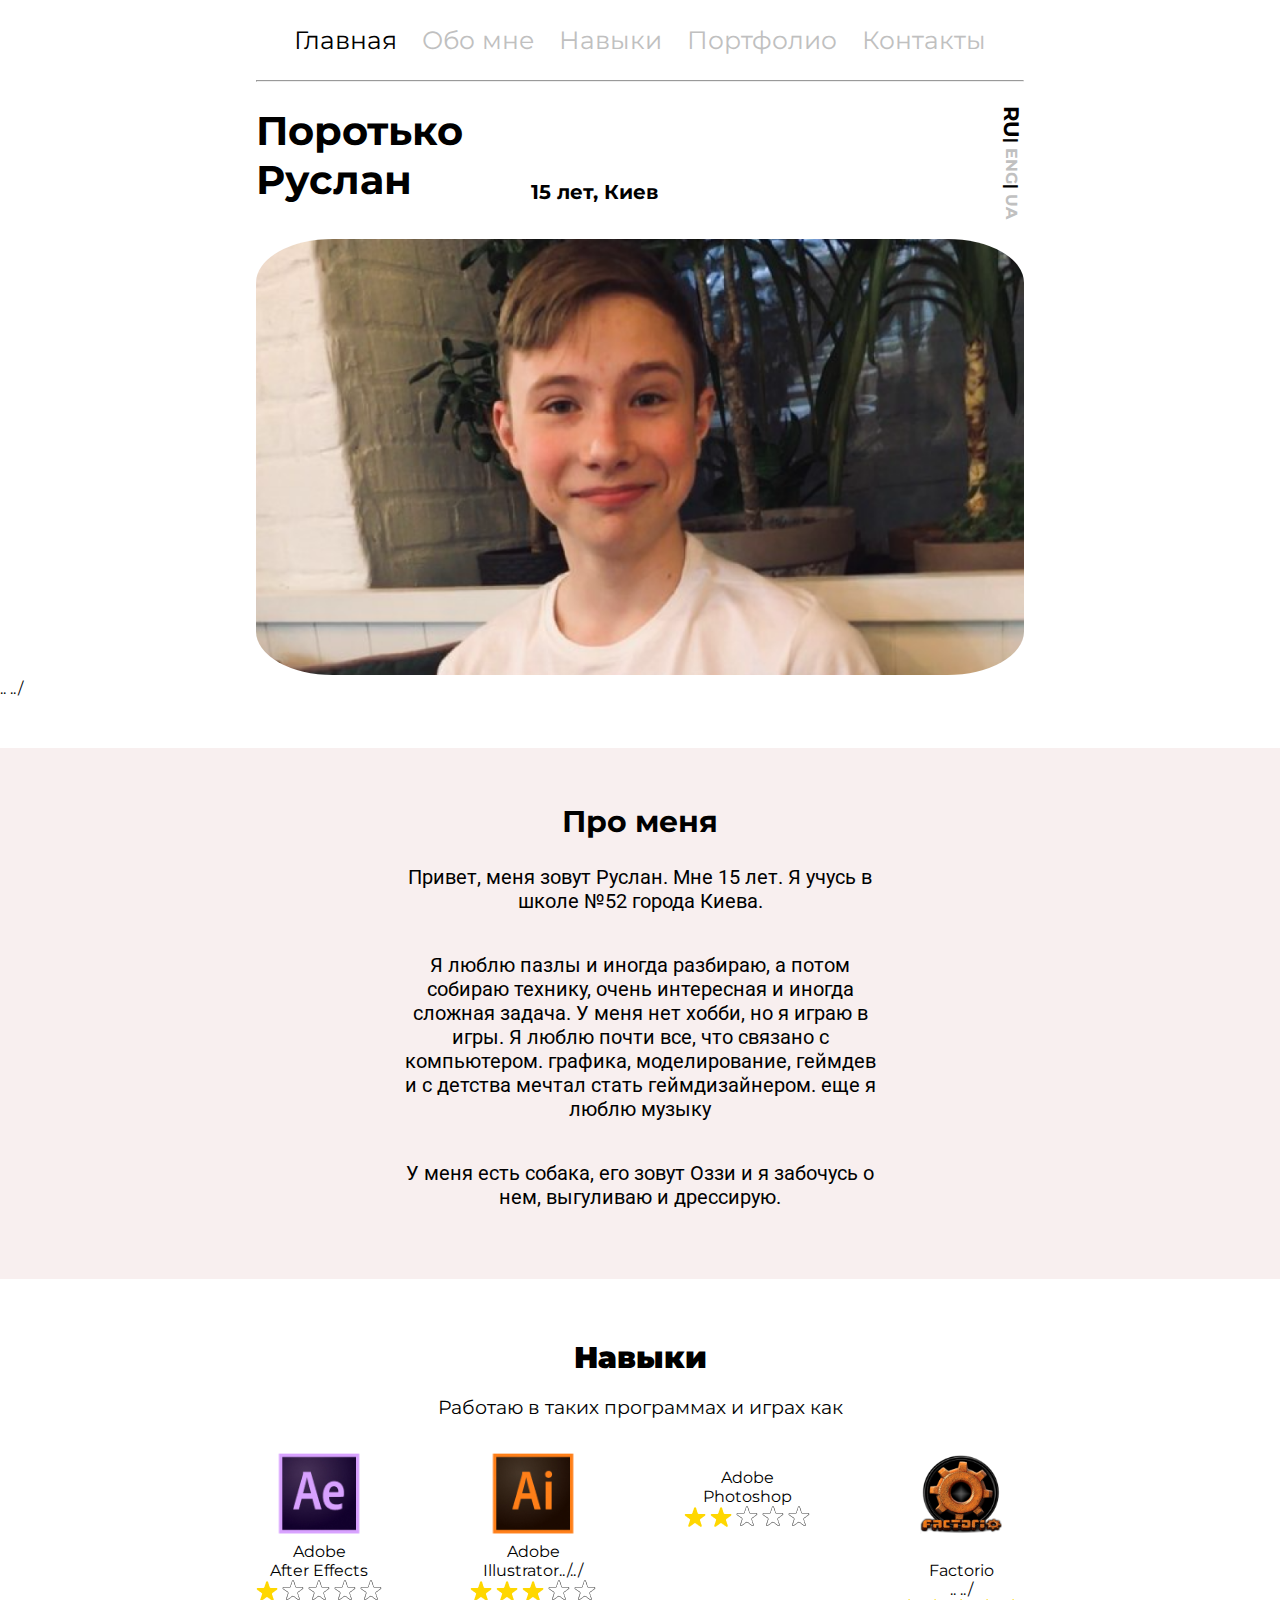
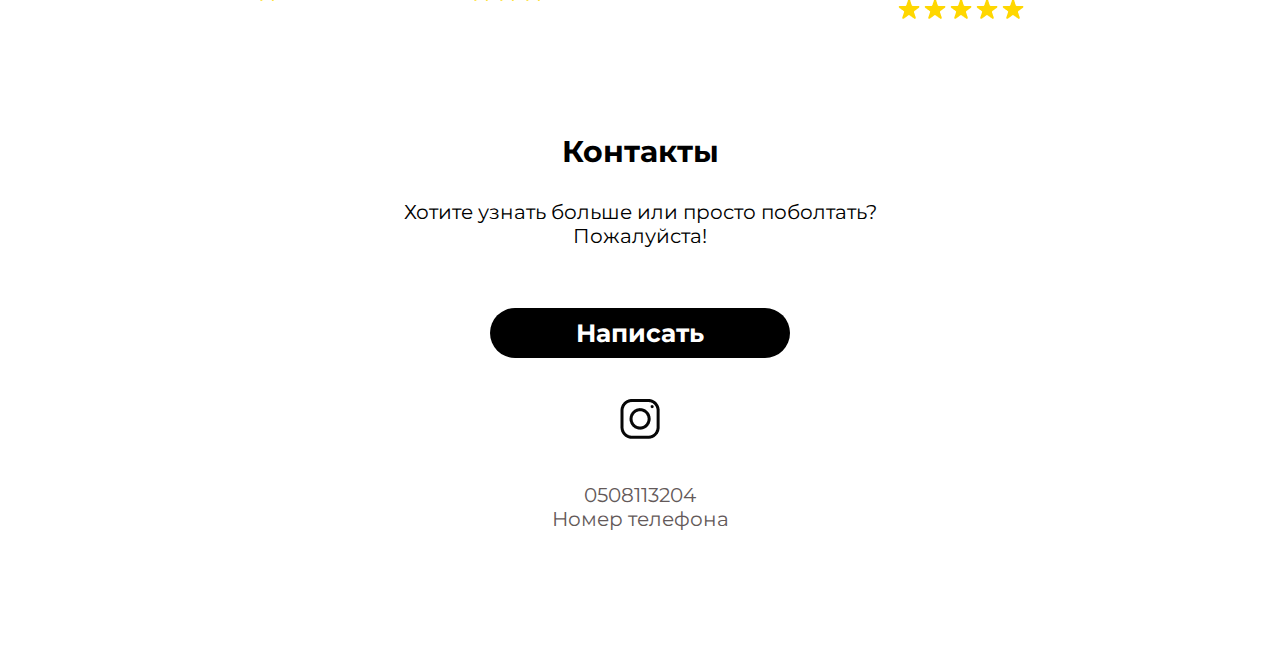
==== Traslit/RU/index.html @ 6b76940f "Add files via upload" ====
<!DOCTYPE html>
<html lang="en">

<head>
    <meta charset="UTF-8">
    <meta http-equiv="X-UA-Compatible" content="IE=edge">
    <meta name="viewport" content="width=device-width, initial-scale=1.0">
    <title>Portfolio_RU</title>
    <link rel="stylesheet" href="../../style.css">
    <link rel="preconnect" href="https://fonts.googleapis.com">
    <link rel="preconnect" href="https://fonts.gstatic.com" crossorigin>
    <link href="https://fonts.googleapis.com/css2?family=Comfortaa:wght@700&family=Montserrat&display=swap"
        rel="stylesheet">
    <link rel="preconnect" href="https://fonts.googleapis.com">
    <link rel="preconnect" href="https://fonts.gstatic.com" crossorigin>
    <link href="https://fonts.googleapis.com/css2?family=Roboto&display=swap" rel="stylesheet">
    <meta charset="viewport" content="width=device-width">
    <script src="../../script.js"></script>
</head>

<body>
    <div class="content">
        <div class="header">
            <div class="header_list">
                <li >
                    <a  class="activeted">Главная </a>
                </li>
                <li>
                    <a href="../../nothing/index.html">Обо мне</a>
                </li>
                <li>
                    <a href="../../nothing/index.html">Навыки</a>
                </li>
                <li>
                    <a href="../../nothing/index.html">Портфолио</a>
                </li>
                <li>
                    <a href="../../nothing/index.html">Контакты</a>
                </li>
            </div>
            <div class="burger">
                <span> </span>
            </div>
            <hr class="line">
        </div>
        <div class="main">
            <div class="Documents">
                <div class="info">
                    <h1 class="Name">
                        Поротько Руслан
                    </h1>
                    <p class="I">
                        <b>
                            <br>15 лет, Киев
                        </b>
                    </p>
                    <div class="Lang">
                        <h4>
                            <a  class="language lglava ">RU</a>|
                            <a href="../../index.html" class="language ">ENG</a>|
                            <a href="../UA/index.html" class="language ">UA</a>
                        </h4>
                    </div>
                </div>
                <div class="f_smal">
                    <img src="../../img/f smal.png" class="f_smal_img">
                    <img src="../../img/f big.png" class="f_big_img">
                </div>
            </div>..
../            <div class="About_me">
                <h2>Про меня</h2>
                <p>
                    Привет, меня зовут Руслан. Мне 15 лет.
                    Я учусь в школе №52 города Киева.
                </p>
                <p>
                    Я люблю пазлы и иногда разбираю, а потом собираю технику, очень интересная и
                    иногда сложная задача. У меня нет хобби, но я играю в игры. Я люблю почти все, что связано с
                    компьютером. графика, моделирование, геймдев и с детства мечтал стать геймдизайнером.
                    еще я люблю музыку
                </p>
                <p>
                   У меня есть собака, его зовут Оззи и я забочусь о нем, выгуливаю и дрессирую.
                </p>
            </div>
            <div>
                <div class="Skills_text">
                    <h2>
                        <b>
                            Навыки
                        </b>
                    </h2>
                    <p>
                        Работаю в таких программах и играх как
                    </p>
                </div>
                <div class="Programs">
                    <div class="Prg_i">
                        <div class="pictures">
                            <img src="/img/AE.jpg" alt="">
                        </div>
                        <p>
                            Adobe<br> After Effects
                        </p>
                        <div class="stars">
                            <img src="../../img/Star.png" alt="">
                            <img src="../../img/Star (1).png" alt="">
                            <img src="../../img/Star (1).png" alt="">
                            <img src="../../img/Star (1).png" alt="">
                            <img src="../../img/Star (1).png" alt="">
                        </div>
                    </div>
                    <div class="Prg_i">
                        <div class="pictures">
                            <img src="../../img/AI.jpg" alt="">
                        </div>
                        <p>
                            Adobe <br>Illustrator../../
                        </p>
                        <div class="stars">
                            <img src="../../img/Star.png" alt="">
                            <img src="../../img/Star.png" alt="">
                            <img src="../../img/Star.png" alt="">
                            <img src="../../img/Star (1).png" alt="">
                            <img src="../../img/Star (1).png" alt="">
                        </div>
                    </div>
                    <div class="Prg_i">
                        <div class="pictures">
                            <img src="../../../..img/PS.jpg" alt="">
                        </div>
                        <p>
                            Adobe <br> Photoshop
                        </p>
                        <div class="stars">
                            <img src="../../img/Star.png" alt="">
                            <img src="../../img/Star.png" alt="">
                            <img src="../../img/Star (1).png" alt="">
                            <img src="../../img/Star (1).png" alt="">
                            <img src="../../img/Star (1).png" alt="">
                        </div>
                    </div>
                    <div class="Prg_i">
                        <div class="pictures">
                            <img src="../../img/factorio.png" width="90" height="89">
                        </div>
                        <p>
                        <p class="hide">1</p>
                        Factorio
                        </p>..
../                        <div class="stars">
                            <img src="../../img/Star.png" alt="">
                            <img src="../../img/Star.png" alt="">
                            <img src="../../img/Star.png" alt="">
                            <img src="../../img/Star.png" alt="">
                            <img src="../../img/Star.png" alt="">
                        </div>
                    </div>
                </div>
            </div>
        </div>
        <div class="footer">
            <h2>
                Контакты
            </h2>
            <p>
                Хотите узнать больше или просто поболтать? <br>Пожалуйста!
            </p>
            <a href="https://t.me/F_rozya" class="tg">
                <div class="Send_message">
                    <h4>Написать</h4>
                </div>
            </a>
            <div class="insta">
                <a href="https://www.instagram.com/f_rozya/">
                    <img src="../../img/Vector (3).png" alt="">
                </a>
            </div>
            <p class="fhone">
                0508113204 <br>
                Номер телефона
            </p>
        </div>
    </div>
    <script src="https://code.jquery.com/jquery-3.6.0.min.js"></script>
<script src="../../script.js"></script>
</body>


</html>
---- style.css ----
* {
  box-sizing: border-box;
  margin: 0%;
  padding: 0%;
}
body {
  background-color: white;
  font-family: "Comfortaa", cursive;
  font-family: "Montserrat", sans-serif;
}

.header {
  max-height: 71px;
}

.header_list {
  display: flex;
  justify-content: space-around;
  margin: auto;
  width: 60%;
  list-style: none;
  padding: 25px;
}
.header_list > li > a {
  color: silver;
  text-decoration: none;
}
.header_list > li > a.activeted {
  color: black;
  text-decoration: none;
}
.header_list > li {
  transition: 0.2s;
  font-size: 25px;
}
.header_list > li:hover {
  transform: scale(1.25);
  transition: 0.09s;
}
.line {
  margin: auto;
  width: 60%;
  color: black;
}

.main {
  max-width: 100%;
}
.Documents {
  max-width: 60%;
  margin: auto;
}
.info {
  display: flex;
  justify-content: start;
  margin: 35px 0px 35px 0px;
}
.Name {
  max-width: 160px;
  font-size: 40px;
}
.I {
  max-width: 200px;
  font-size: 20px;
  padding-top: 50px;
  margin-left: 15%;
}
.Lang {
  writing-mode: vertical-rl;
  position: absolute;
  right: 20%;
}
.Lang.active {
  transition: 0.3s;
}
.language {
  text-decoration: none;
  color: silver;
}

.lglava {
  color: black;
  font-size: 130%;
}
.f_smal {
  margin: auto;
}
.f_smal_img {
  width: 100%;
  height: 100%;
  border-radius: 10%;
}
.About_me {
  margin: 50px 0px 50px 0px;
  background-color: rgba(230, 199, 199, 0.281);
  text-align: center;
  padding: 50px 30% 50px 30%;
}
.About_me > h2 {
  padding: 5px;
  font-size: 30px;
}
.About_me > p {
  padding: 20px;
  font-size: 20px;
  font-family: "Roboto", sans-serif;
}

.Skills_text {
  text-align: center;
  margin: 20px;
}
.Skills_text > h2 {
  font-size: 30px;
  padding: 10px;
}
.Skills_text > p {
  font-size: 19px;
  padding: 10px;
}

.Programs {
  display: flex;
  justify-content: space-between;
  width: 60%;
  margin: auto;
  text-align: center;
}
.pictures {
  transform: scale(0.9);
}
.hide {
  opacity: 0;
}

.footer {
  width: 100%;
  text-align: center;
  margin: 100px 0px 100px 0px;
}
.footer > h2 {
  padding: 10px;
  font-size: 30px;
}
.footer > p {
  padding: 20px;
  font-size: 20px;
}

.Send_message {
  background-color: black;
  max-width: 300px;
  border-radius: 50px;
  margin: 40px auto 25px auto;
  color: white;
  font-size: 25px;
  padding: 10px 0px 10px 0px;
  text-decoration: none;
  text-decoration-line: none;
}
.tg {
  text-decoration: none;
}

.insta {
  margin: 40px auto 20px auto;
}

.burger {
  display: none;
  z-index: 5;
}
.f_big_img {
  display: none;
}

.lglava:hover {
  color: black;
}
.fhone {
  color: rgb(99, 89, 89);
}
@media (max-width: 767px) {
  .burger {
    display: block;
    position: relative;
    width: 30px;
    height: 20px;
    margin: 10px 10px 0px auto;
  }

  .burger span {
    position: absolute;
    background-color: black;
    left: 0;
    width: 100%;
    height: 3px;
    top: 9px;
    transition: 0.3s;
  }
  .burger::before,
  .burger::after {
    content: "";
    background-color: black;
    position: absolute;
    width: 100%;
    height: 3px;
    left: 0;
    transition: 0.3s;
  }
  .burger::before {
    top: 0;
  }
  .burger::after {
    bottom: 0;
  }
  .header_list {
    position: fixed;
    top: -1000%;
    left: 0;
    width: 100%;
    height: 100%;
    background-color: white;
    z-index: 1;
    padding: 20px 0px 0px 20px;
    display: block;
    transition: 0.3s;
  }
  .header_list > li > a {
    font-size: 30px;
  }
  .header_list > li:hover {
    transform: none;
  }
  .header_list.active {
    top: 0;
    transition: 0.3s;
  }
  .header_list li {
    margin: 0px 0px 30px 0px;
  }
  .header {
    height: 0px;
  }
  .Programs {
    display: block;
    width: 100%;
  }
  .Prg_i {
    margin-bottom: 40px;
  }
  .Lang {
    z-index: 5;
    right: auto;
    top: auto;
    bottom: 1000px;
    left: 20px;
  }
  .burger.active::before {
    transform: rotate(45deg);
    top: 9px;
  }
  .burger.active::after {
    transform: rotate(-45deg);
    bottom: 9px;
  }
  .burger.active span {
    transform: scale(0);
  }
  body.Lock {
    overflow: hidden;
  }
  .line {
    display: none;
  }

  .info {
    margin-top: 0px;
    display: block;
  }
  .Name {
    margin-left: 10%;
  }
  .I {
    margin-left: 10%;
    padding-top: 20px;
  }
  .f_big_img {
    display: block;
    width: 80%;
    margin: auto;
    border-radius: 15px;
  }
  .f_smal_img {
    display: none;
  }
  .Documents {
    max-width: 100%;
  }
  .About_me {
    padding: 50px 0% 50px 0%;
  }
  .Lang.active {
    display: block;
    writing-mode: horizontal-tb;
    font-size: 25px;
    transition: 0.3s;
    bottom: 10px;
  }
  .language:hover {
    color: black;
  }
}
@media (max-width: 1058px) {
  .header_list > li {
    font-size: 17px;
  }
}
@media (max-width: 767px) and (max-height: 385px) {
  .header_list.active {
    display: flex;
    align-items: center;
  }
}
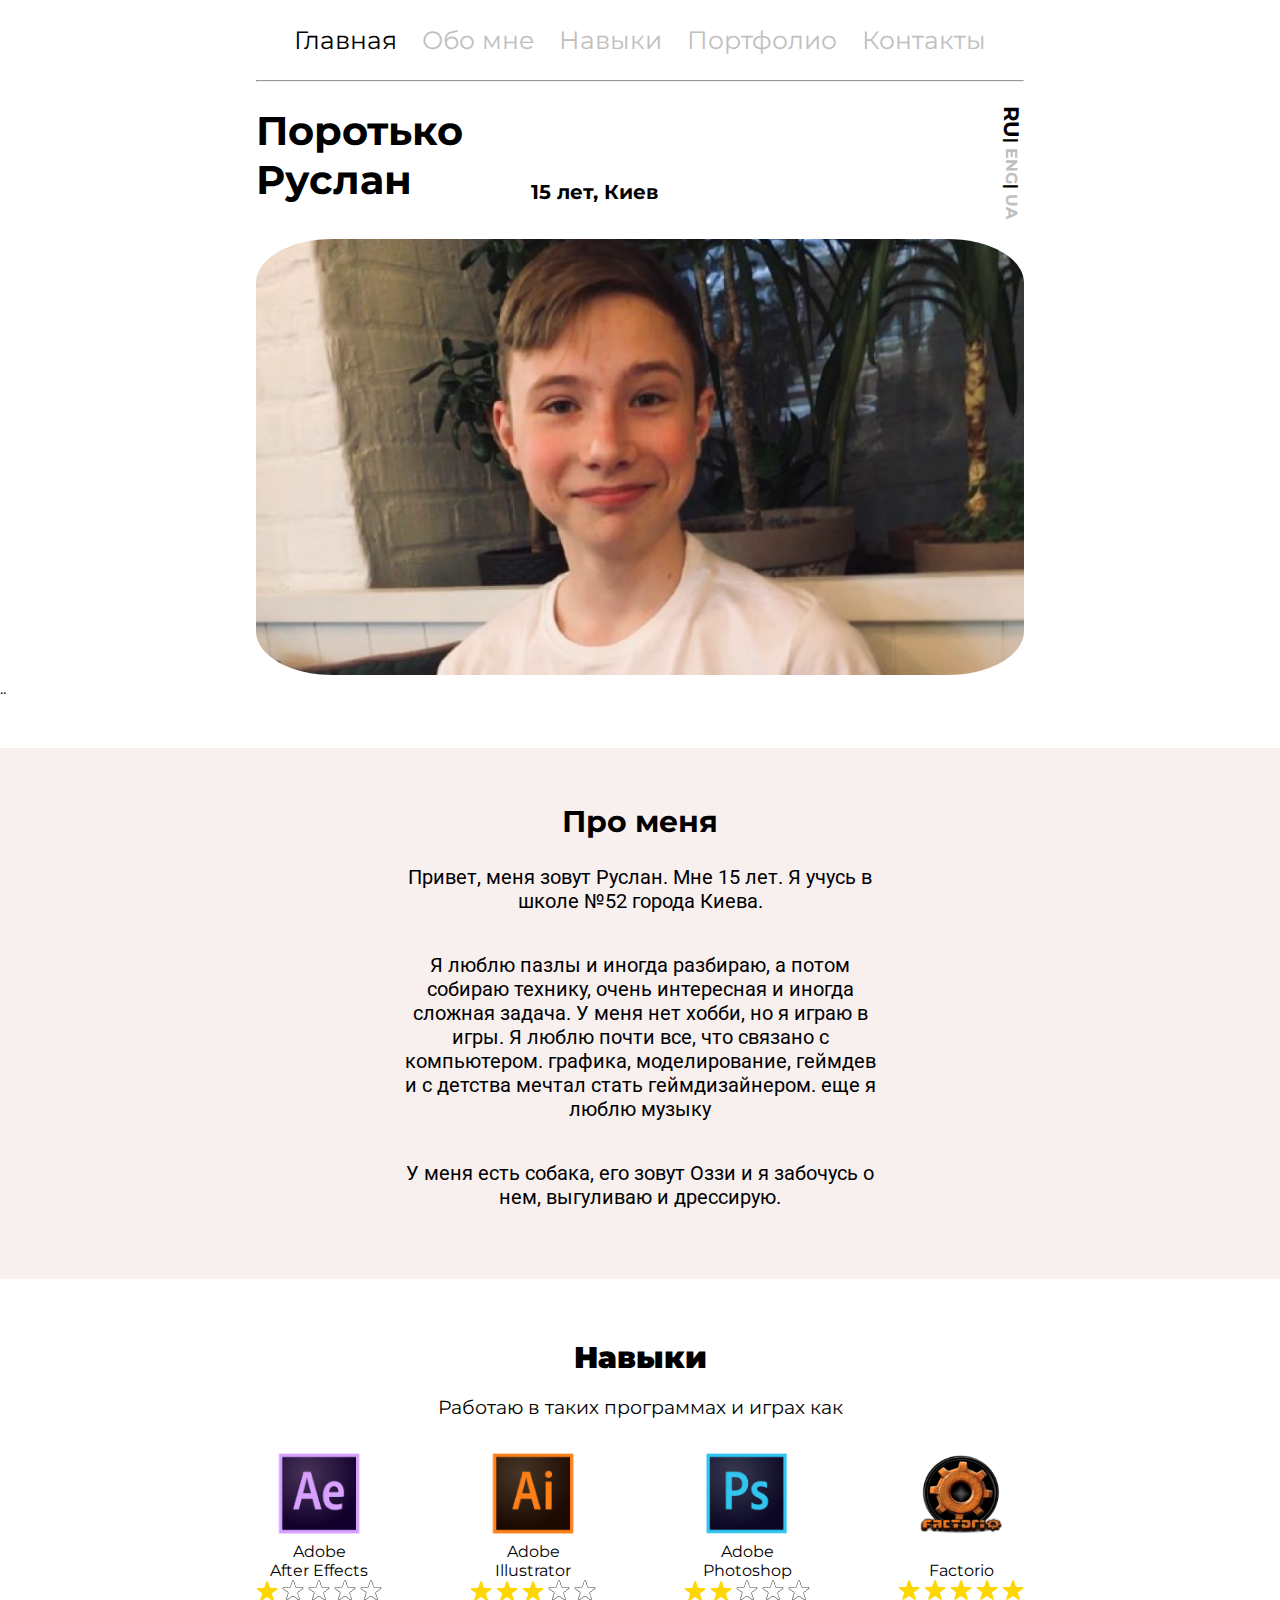
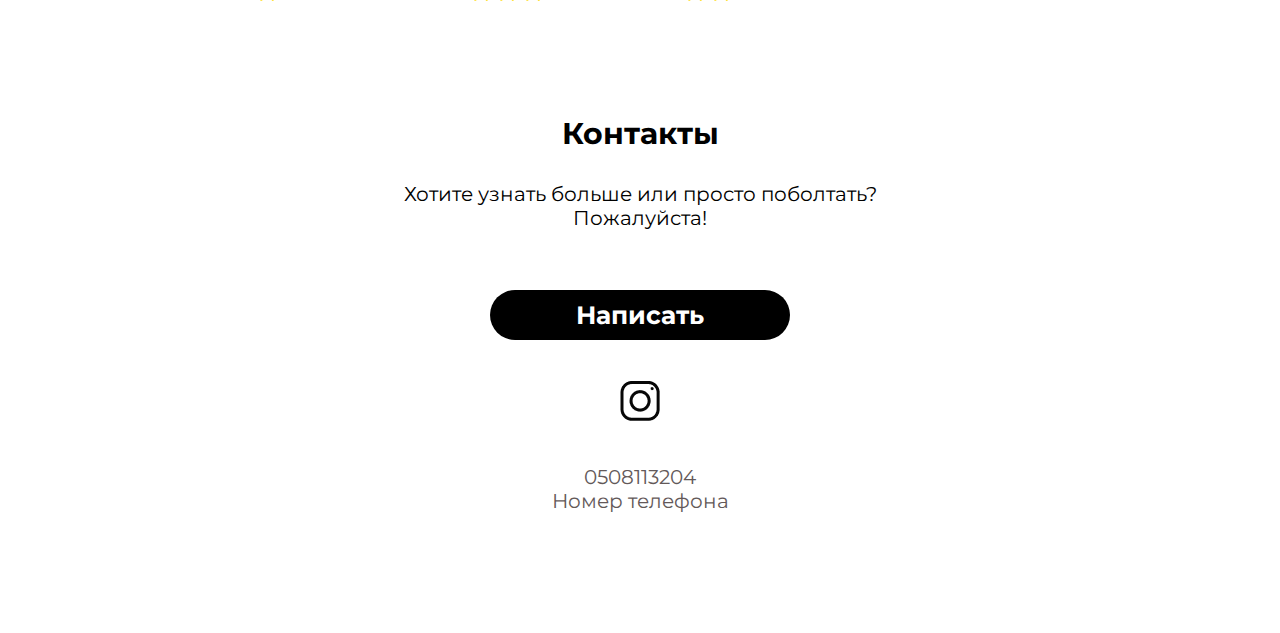
==== commit e5d4eece: "Update index.html" ====
--- a/Traslit/RU/index.html
+++ b/Traslit/RU/index.html
@@ -67,7 +67,7 @@
                     <img src="../../img/f big.png" class="f_big_img">
                 </div>
             </div>..
-../            <div class="About_me">
+           <div class="About_me">
                 <h2>Про меня</h2>
                 <p>
                     Привет, меня зовут Руслан. Мне 15 лет.
@@ -97,7 +97,7 @@
                 <div class="Programs">
                     <div class="Prg_i">
                         <div class="pictures">
-                            <img src="/img/AE.jpg" alt="">
+                            <img src="../../img/AE.jpg" alt="">
                         </div>
                         <p>
                             Adobe<br> After Effects
@@ -115,7 +115,7 @@
                             <img src="../../img/AI.jpg" alt="">
                         </div>
                         <p>
-                            Adobe <br>Illustrator../../
+                            Adobe <br>Illustrator
                         </p>
                         <div class="stars">
                             <img src="../../img/Star.png" alt="">
@@ -127,7 +127,7 @@
                     </div>
                     <div class="Prg_i">
                         <div class="pictures">
-                            <img src="../../../..img/PS.jpg" alt="">
+                            <img src="../../img/PS.jpg" alt="">
                         </div>
                         <p>
                             Adobe <br> Photoshop
@@ -147,8 +147,8 @@
                         <p>
                         <p class="hide">1</p>
                         Factorio
-                        </p>..
-../                        <div class="stars">
+                        </p>
+                        <div class="stars">
                             <img src="../../img/Star.png" alt="">
                             <img src="../../img/Star.png" alt="">
                             <img src="../../img/Star.png" alt="">
@@ -187,4 +187,4 @@
 </body>
 
 
-</html>+</html>
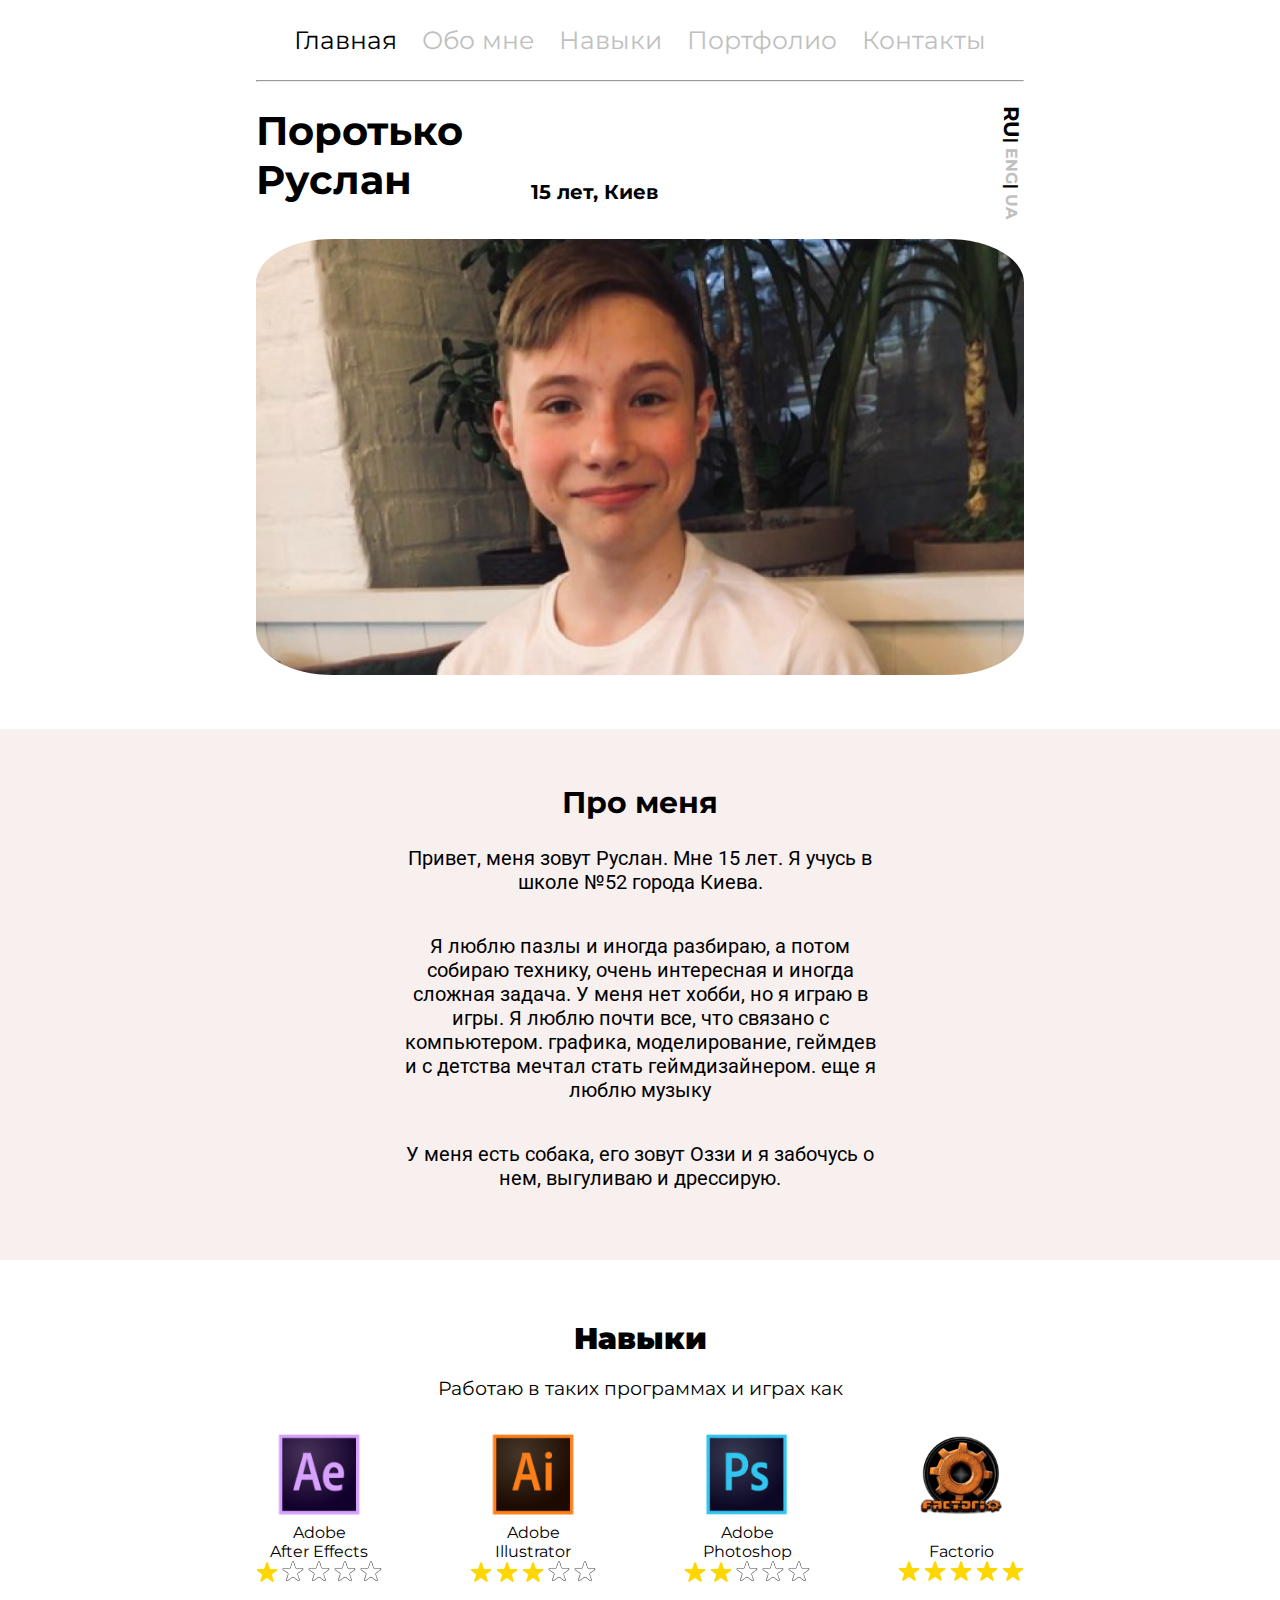
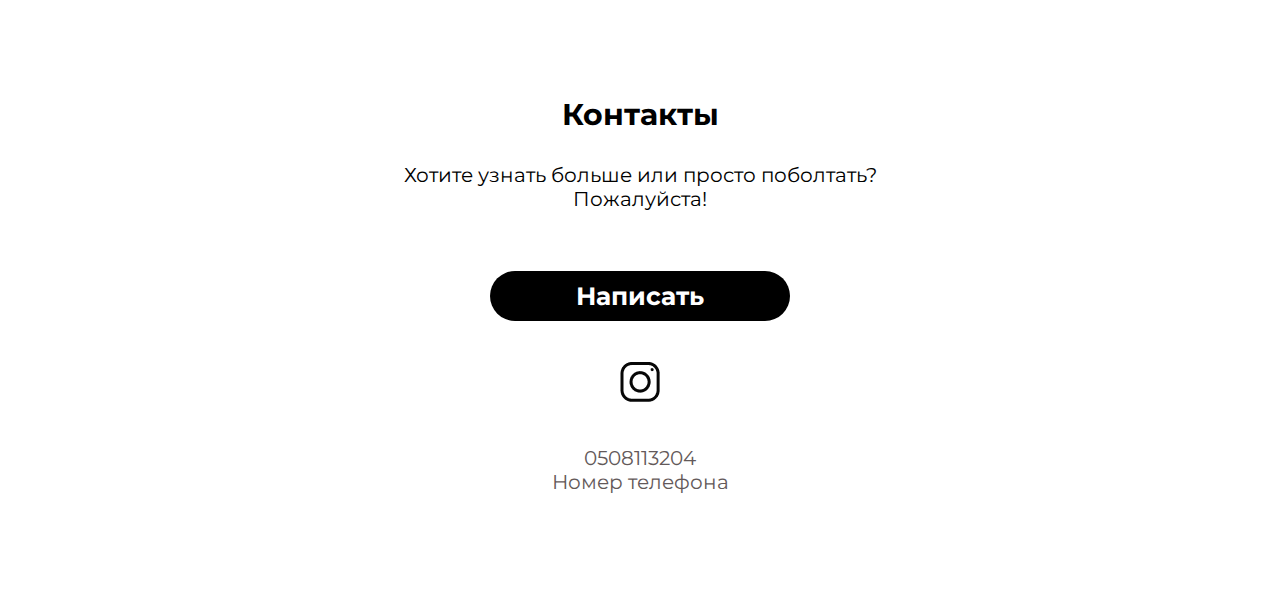
==== commit 5750e2ea: "Update index.html" ====
--- a/Traslit/RU/index.html
+++ b/Traslit/RU/index.html
@@ -66,7 +66,7 @@
                     <img src="../../img/f smal.png" class="f_smal_img">
                     <img src="../../img/f big.png" class="f_big_img">
                 </div>
-            </div>..
+            </div>
            <div class="About_me">
                 <h2>Про меня</h2>
                 <p>
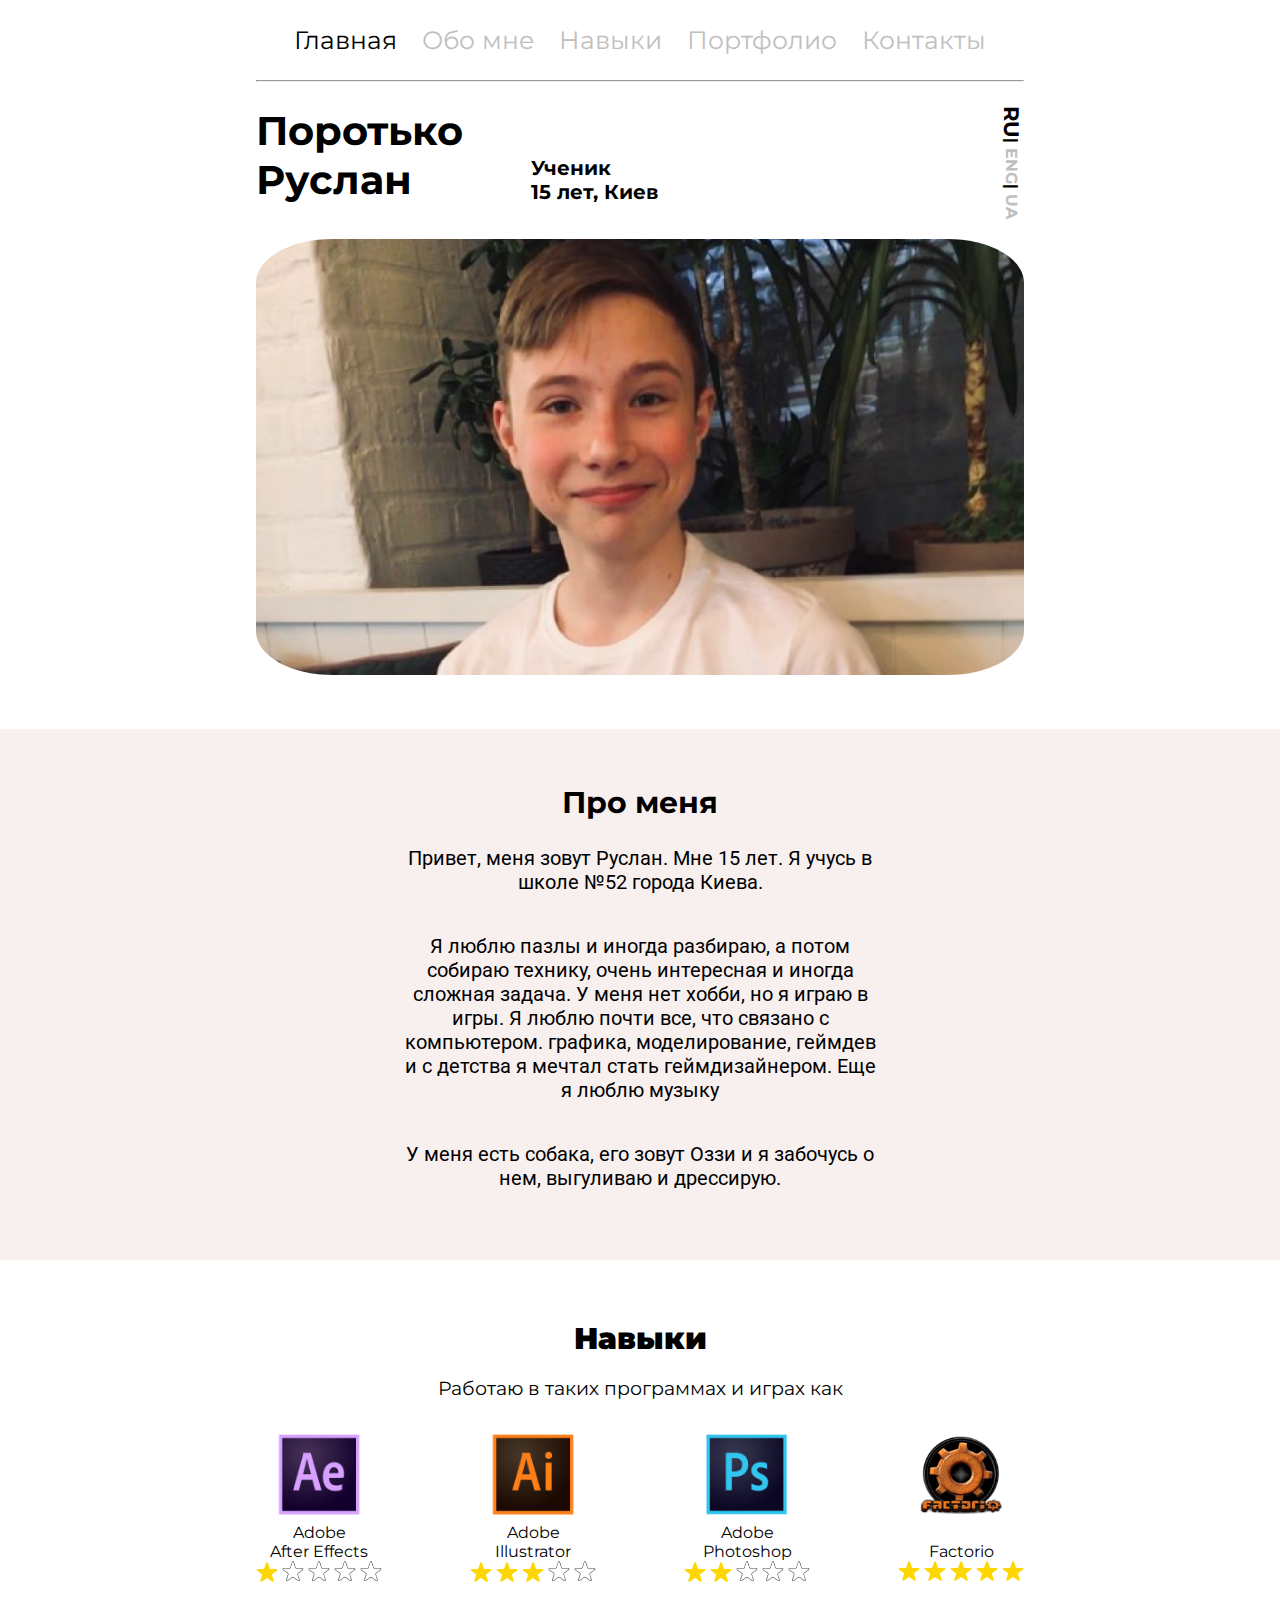
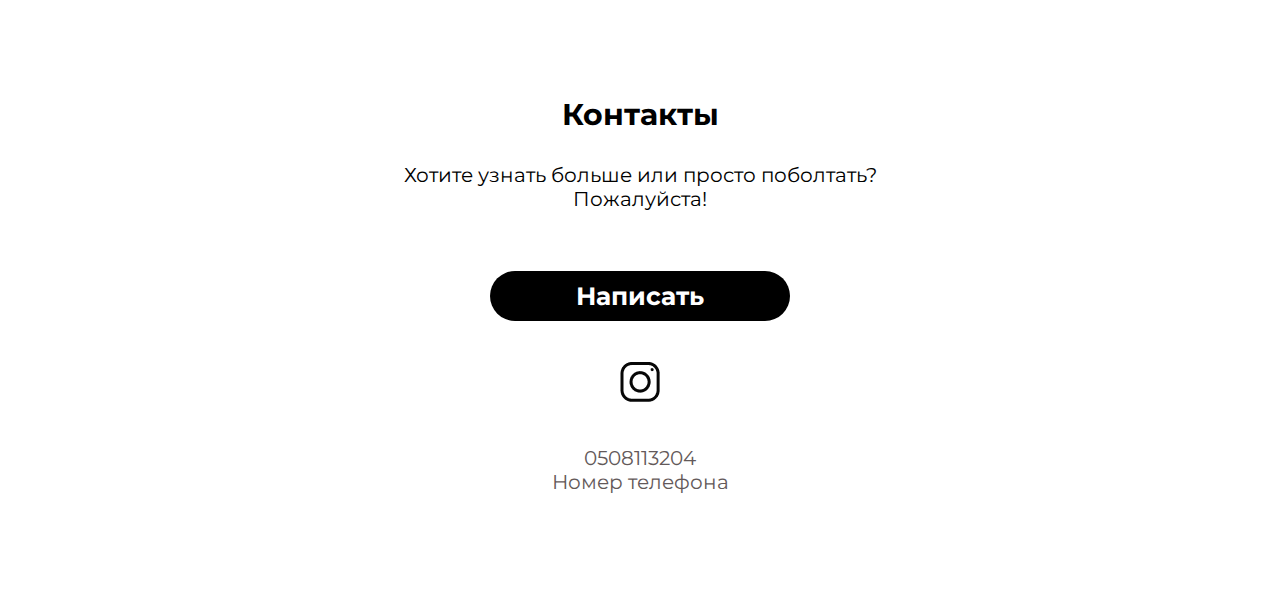
==== commit 8d634d0c: "Update index.html" ====
--- a/Traslit/RU/index.html
+++ b/Traslit/RU/index.html
@@ -51,7 +51,7 @@
                     </h1>
                     <p class="I">
                         <b>
-                            <br>15 лет, Киев
+                           Ученик <br>15 лет, Киев
                         </b>
                     </p>
                     <div class="Lang">
@@ -76,8 +76,8 @@
                 <p>
                     Я люблю пазлы и иногда разбираю, а потом собираю технику, очень интересная и
                     иногда сложная задача. У меня нет хобби, но я играю в игры. Я люблю почти все, что связано с
-                    компьютером. графика, моделирование, геймдев и с детства мечтал стать геймдизайнером.
-                    еще я люблю музыку
+                    компьютером. графика, моделирование, геймдев и с детства я мечтал стать геймдизайнером.
+                    Еще я люблю музыку
                 </p>
                 <p>
                    У меня есть собака, его зовут Оззи и я забочусь о нем, выгуливаю и дрессирую.
